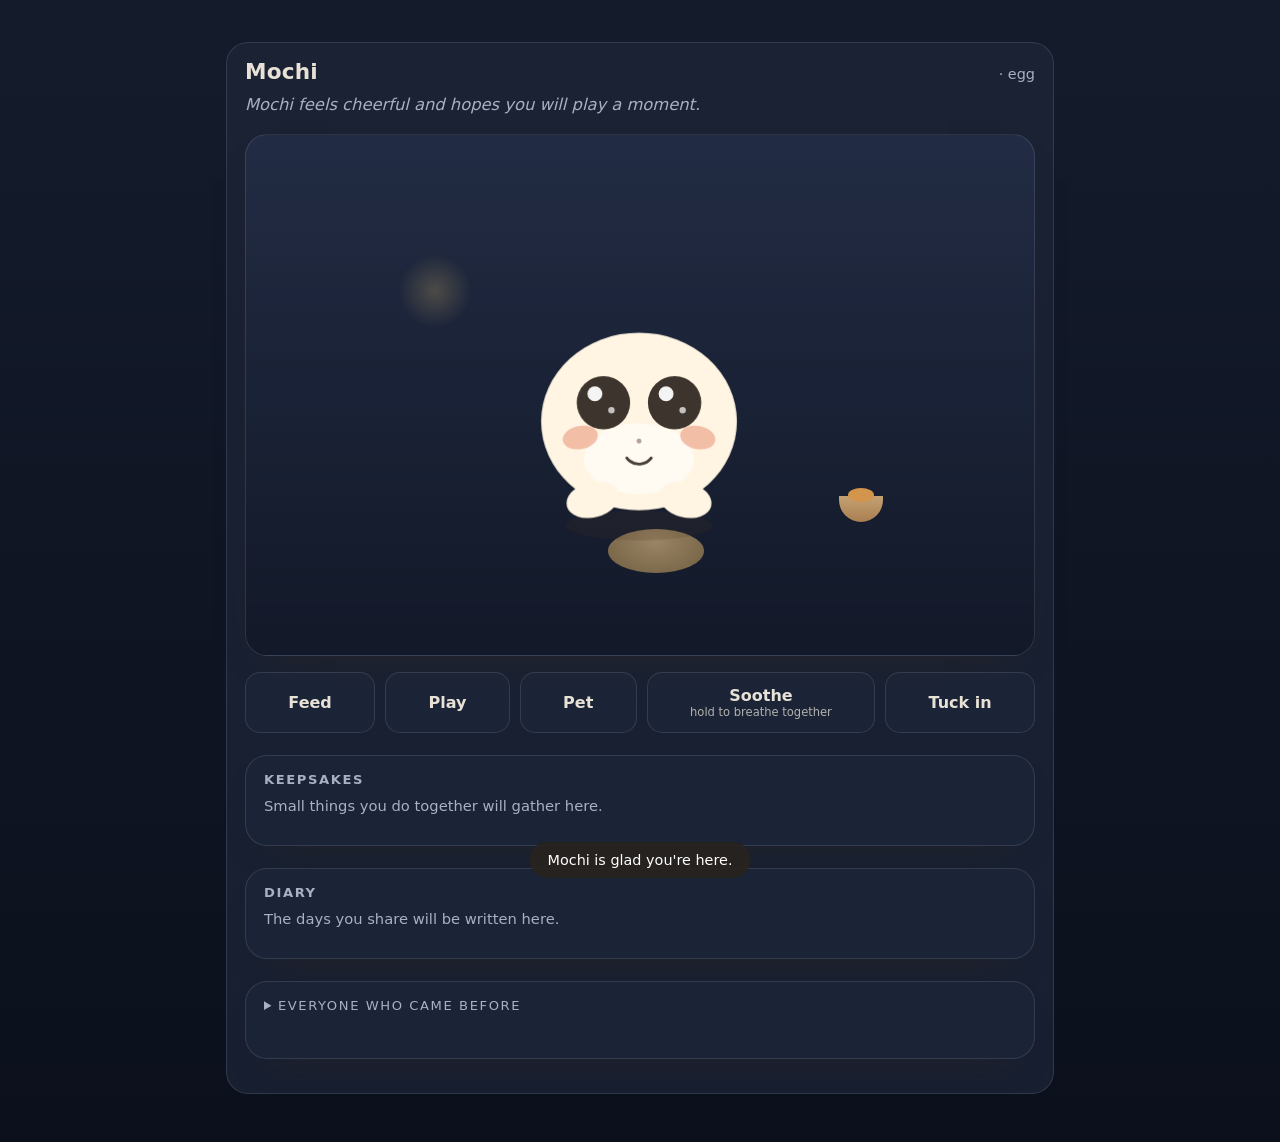
==== site/index.html @ 4e1eef8d "Raise a small virtual friend Standalone Tamagotchi-like site in site/ (vanilla HTML/CSS/JS, no depen" ====
<!DOCTYPE html>
<html lang="en">
<head>
<meta charset="utf-8">
<meta name="viewport" content="width=device-width, initial-scale=1, viewport-fit=cover">
<title>A small friend</title>
<link rel="stylesheet" href="./style.css">
<style>
  :root{
    --bg-day-top:#fdf5e6;--bg-day-bottom:#e8efe3;
    --bg-night-top:#141b2b;--bg-night-bottom:#0b101c;
    --ink:#3b3630;--ink-soft:#6d6357;
    --panel:rgba(255,255,255,.72);--panel-line:rgba(120,100,75,.18);
    --accent:#e59a8b;--accent-deep:#c9765f;--radius:22px;
  }
  *{box-sizing:border-box}
  html,body{margin:0}
  body{min-height:100vh;font-family:ui-rounded,"Segoe UI",Roboto,system-ui,-apple-system,sans-serif;color:var(--ink);background:linear-gradient(180deg,var(--bg-day-top),var(--bg-day-bottom));transition:background 2s ease,color 2s ease;-webkit-font-smoothing:antialiased}
  body.night{color:#e7e1d6;background:linear-gradient(180deg,var(--bg-night-top),var(--bg-night-bottom));--panel:rgba(30,38,58,.72);--panel-line:rgba(200,210,235,.14);--ink-soft:#a9b0c4}
  .wrap{max-width:860px;margin:0 auto;padding:20px 16px 48px}
  h1,h2,h3{margin:0;font-weight:650;letter-spacing:.2px}
  p{margin:0}
  button{font:inherit;color:inherit;cursor:pointer}
  [hidden]{display:none !important}
  #onboarding{max-width:520px;margin:8vh auto 0;padding:0 20px;text-align:center}
  #onboarding h1{font-size:1.7rem;line-height:1.25}
  #onboarding .lede{margin-top:12px;color:var(--ink-soft);line-height:1.6}
  .field{margin-top:26px;text-align:left}
  .field label{display:block;font-size:.92rem;color:var(--ink-soft);margin-bottom:8px}
  .field input{width:100%;padding:14px 16px;border-radius:14px;border:1px solid var(--panel-line);background:var(--panel);color:inherit;font:inherit;outline:none}
  .field input:focus{border-color:var(--accent)}
  .hold-wrap{position:relative;margin-top:26px}
  #commit{position:relative;width:100%;padding:16px;border-radius:16px;border:none;background:var(--accent);color:#fff;font-weight:650;overflow:hidden;touch-action:none;user-select:none;-webkit-user-select:none}
  #commit:disabled{opacity:.5;cursor:default}
  #commitFill{position:absolute;inset:0;transform-origin:left center;transform:scaleX(0);background:rgba(255,255,255,.35);pointer-events:none}
  #commit .label{position:relative;z-index:1}
  #commitHint{margin-top:10px;font-size:.85rem;color:var(--ink-soft);min-height:1.3em}
  #main .head{display:flex;align-items:baseline;justify-content:space-between;gap:10px;flex-wrap:wrap}
  #petTitle{font-size:1.35rem}
  #stageLine{font-size:.9rem;color:var(--ink-soft)}
  #statusLine,.status-line{margin-top:8px;font-size:1.02rem;color:var(--ink-soft);min-height:1.4em}
  #stage,.stage{position:relative;width:100%;aspect-ratio:4/3;max-height:min(58vh,540px);margin-top:16px;border-radius:var(--radius);overflow:hidden;background:linear-gradient(180deg,rgba(255,255,255,.55),rgba(255,255,255,.12));border:1px solid var(--panel-line);box-shadow:0 18px 40px -28px rgba(60,40,20,.6)}
  body.night #stage{background:linear-gradient(180deg,rgba(70,90,140,.18),rgba(10,14,26,.4))}
  #scene{position:absolute;inset:0;display:block;width:100%;height:100%}
  #effects{position:absolute;inset:0;pointer-events:none;overflow:hidden}
  .spot{position:absolute;transform:translate(-50%,-50%);pointer-events:none;opacity:.9}
  .spot-sun{width:74px;height:74px;border-radius:50%;background:radial-gradient(circle,rgba(255,214,120,.85),rgba(255,214,120,0) 70%)}
  .spot-snack{width:44px;height:26px;border-radius:0 0 22px 22px;background:linear-gradient(180deg,#d8b07a,#b98a56);box-shadow:0 2px 0 rgba(0,0,0,.06)}
  .spot-snack::after{content:"";position:absolute;left:50%;top:-8px;width:26px;height:14px;transform:translateX(-50%);border-radius:50%;background:#e8a24f}
  .spot-nest{width:96px;height:44px;border-radius:50%;background:radial-gradient(ellipse at 50% 30%,#c6a878,#8f7548);opacity:.75}
  body.night .spot-sun{opacity:.25}
  .emote{position:absolute;transform:translate(-50%,-50%);font-size:22px;animation:floatUp 1.4s ease-out forwards;pointer-events:none}
  @keyframes floatUp{0%{opacity:0;transform:translate(-50%,-40%) scale(.7)}20%{opacity:1}100%{opacity:0;transform:translate(-50%,-180%) scale(1.15)}}
  #breathe{position:absolute;inset:0;display:grid;place-content:center;justify-items:center;gap:14px;background:rgba(20,25,40,.18);backdrop-filter:blur(2px)}
  #breatheRing{width:120px;height:120px;border-radius:50%;border:2px solid rgba(255,255,255,.7);background:rgba(255,255,255,.12)}
  #breatheText{color:#fff;text-shadow:0 1px 6px rgba(0,0,0,.35);font-size:1rem}
  #actions,.controls{display:flex;flex-wrap:wrap;gap:10px;margin-top:16px}
  .act,.btn{flex:1 1 auto;min-width:96px;padding:13px 14px;border-radius:15px;border:1px solid var(--panel-line);background:var(--panel);color:inherit;font-weight:600;position:relative;overflow:hidden;touch-action:manipulation}
  .act:hover,.btn:hover{transform:translateY(-1px)}
  .act:disabled,.btn:disabled{opacity:.45;cursor:default;transform:none}
  .act.holding,.btn.holding{background:var(--accent);color:#fff;border-color:transparent}
  #btnSoothe,#btnTuck,#btnMedicine{touch-action:none}
  .actFill{position:absolute;inset:0;transform-origin:left center;transform:scaleX(0);background:rgba(255,255,255,.3);pointer-events:none}
  .actLabel{position:relative;z-index:1}
  .act small,.btn small{display:block;font-weight:400;font-size:.72rem;opacity:.75;position:relative;z-index:1}
  .card,.panel{margin-top:22px;padding:16px 18px;border-radius:var(--radius);background:var(--panel);border:1px solid var(--panel-line)}
  .card h2{font-size:.82rem;text-transform:uppercase;letter-spacing:.12em;color:var(--ink-soft)}
  .card .empty{margin-top:8px;color:var(--ink-soft);font-size:.92rem;line-height:1.5}
  #keepsakes,.shelf{display:flex;flex-wrap:wrap;gap:12px;margin-top:12px}
  .keepsake{display:flex;flex-direction:column;align-items:center;gap:4px;width:76px;text-align:center}
  .keepsake .icon{font-size:26px;line-height:1}
  .keepsake .kname{font-size:.7rem;color:var(--ink-soft)}
  #diary,.diary{margin-top:12px;display:flex;flex-direction:column;gap:10px}
  .diary-entry{font-size:.92rem;line-height:1.5;color:var(--ink-soft);padding-left:14px;border-left:2px solid var(--panel-line)}
  #memorialList{margin:10px 0 0;padding:0;list-style:none;display:flex;flex-wrap:wrap;gap:8px}
  #memorialList li{padding:5px 12px;border-radius:999px;background:rgba(150,130,110,.14);font-size:.85rem;color:var(--ink-soft)}
  details.card summary{cursor:pointer;font-size:.82rem;text-transform:uppercase;letter-spacing:.12em;color:var(--ink-soft)}
  #promiseWall{margin-top:18px;font-size:.92rem;color:var(--ink-soft);font-style:italic;text-align:center}
  .note{margin-top:14px;padding:12px 16px;border-radius:16px;background:rgba(255,255,255,.65);border:1px solid var(--panel-line);display:flex;align-items:center;gap:12px;justify-content:space-between;font-size:.92rem;line-height:1.45}
  body.night .note{background:rgba(40,50,72,.72)}
  .note button{border:none;background:transparent;color:var(--accent-deep);font-weight:650;flex-shrink:0}
  #healthNote{background:rgba(255,225,215,.8);border-color:rgba(200,120,100,.3)}
  body.night #healthNote{background:rgba(90,50,50,.5)}
  #toast{position:fixed;left:50%;bottom:22px;transform:translateX(-50%);background:rgba(40,35,30,.9);color:#fff;padding:10px 18px;border-radius:999px;font-size:.9rem;z-index:40;animation:toastIn .3s ease;max-width:90vw;text-align:center}
  @keyframes toastIn{from{opacity:0;transform:translate(-50%,10px)}to{opacity:1;transform:translate(-50%,0)}}
  #farewell{position:fixed;inset:0;z-index:50;display:grid;place-content:center;justify-items:center;text-align:center;background:linear-gradient(180deg,#0d1220,#05070d);color:#dfe3ee;padding:24px;transition:opacity 3s ease}
  #farewell .fade{max-width:420px;opacity:.85;line-height:1.7}
  #farewellMemorial h2{font-size:1.6rem;margin-bottom:14px}
  #farewellMemorial p{color:#aeb6c9;line-height:1.7;max-width:420px}
  #farewellRestart{margin-top:26px;padding:14px 30px;border-radius:999px;border:none;background:#8fa6d8;color:#0b101c;font-weight:700}
  #bootNote{max-width:520px;margin:40px auto;padding:16px 18px;border-radius:16px;background:rgba(255,255,255,.8);border:1px solid var(--panel-line);color:#3b3630;font-size:.9rem;line-height:1.55}
  @media (prefers-reduced-motion:reduce){.emote{animation-duration:.01ms}#farewell{transition:none}}
</style>
</head>
<body>
<div class="wrap">

  <section id="onboarding" aria-labelledby="onboardTitle">
    <h1 id="onboardTitle">Someone small is waiting.</h1>
    <p class="lede">They are little, and new, and they will need you in small ways. Give them a name only the two of you will use, and one promise in your own words. Holding the button for three slow seconds is what makes it real.</p>
    <form id="ritual" autocomplete="off" onsubmit="return false">
      <div class="field">
        <label for="petName">What will you call them?</label>
        <input id="petName" name="petName" maxlength="24" placeholder="A name only the two of you will use" autocomplete="off">
      </div>
      <div class="field">
        <label for="promise">One promise, in your own words</label>
        <input id="promise" name="promise" maxlength="120" placeholder="I'll come back, even on the busy days." autocomplete="off">
      </div>
      <div class="hold-wrap">
        <button id="commit" type="button" aria-describedby="commitHint" disabled>
          <span id="commitFill"></span>
          <span class="label">Press and hold to begin</span>
        </button>
        <p id="commitHint">Three slow seconds. Hold it the whole way.</p>
      </div>
    </form>
  </section>

  <main id="main" class="panel" hidden>
    <div class="head">
      <h1 id="petTitle">A small friend</h1>
      <span id="stageLine"></span>
    </div>
    <p id="statusLine" class="status-line" aria-live="polite"></p>

    <div id="stage" class="stage">
      <div class="spot spot-sun" id="spotSun" aria-hidden="true"></div>
      <div class="spot spot-snack" id="spotSnack" aria-hidden="true"></div>
      <div class="spot spot-nest" id="spotNest" aria-hidden="true"></div>
      <canvas id="scene" aria-label="A small creature moving around its home"></canvas>
      <div id="effects" aria-hidden="true"></div>
      <div id="breathe" hidden>
        <div id="breatheRing"></div>
        <p id="breatheText">breathe in…</p>
      </div>
    </div>

    <div id="healthNote" class="note" hidden>
      <span id="healthText">Your friend feels poorly. A little medicine may help, if you have a quiet moment.</span>
    </div>

    <div id="actions" class="controls">
      <button class="btn act" id="btnFeed" data-care="feed"><span class="actLabel">Feed</span></button>
      <button class="btn act" id="btnPlay" data-care="play"><span class="actLabel">Play</span></button>
      <button class="btn act" id="btnPet" data-care="pet"><span class="actLabel">Pet</span></button>
      <button class="btn act" id="btnSoothe" aria-describedby="sootheHint">
        <span id="sootheFill" class="actFill"></span>
        <span class="actLabel">Soothe</span><small id="sootheHint">hold to breathe together</small>
      </button>
      <button class="btn act" id="btnTuck"><span class="actLabel">Tuck in</span></button>
      <button class="btn act" id="btnMedicine" hidden><span class="actLabel">Medicine</span></button>
    </div>

    <div id="returnNote" class="note" hidden>
      <span id="returnText"></span>
      <button id="returnDismiss" type="button">Good to be back</button>
    </div>

    <div id="breakNote" class="note" hidden>
      <span>You have been together a little while. Your friend is glad you are here, and would wait happily while you stretch, drink some water, or say hello to someone you love.</span>
      <button id="breakDismiss" type="button">I'll be back</button>
    </div>

    <section class="card panel" aria-labelledby="shelfTitle">
      <h2 id="shelfTitle">Keepsakes</h2>
      <p class="empty" id="shelfEmpty">Small things you do together will gather here.</p>
      <div id="keepsakes" class="shelf"></div>
    </section>

    <section class="card panel" aria-labelledby="diaryTitle">
      <h2 id="diaryTitle">Diary</h2>
      <p class="empty" id="diaryEmpty">The days you share will be written here.</p>
      <div id="diary" class="diary"></div>
    </section>

    <details class="card panel memorial" id="memorial">
      <summary>Everyone who came before</summary>
      <p class="empty" id="memorialEmpty">No one yet. May it stay that way a long while.</p>
      <ul id="memorialList"></ul>
    </details>

    <p id="promiseWall"></p>
  </main>

  <div id="bootNote" hidden>
    If nothing appeared above, your browser is likely blocking the page's little pieces because it was opened straight from disk. In this folder, run a one-line server such as <code>python3 -m http.server</code> and open the address it prints. Everything lives on your device.
  </div>
</div>

<div id="farewell" hidden>
  <div id="farewellFade" class="fade"><p id="farewellText"></p></div>
  <div id="farewellMemorial" hidden>
    <h2 id="memorialName">…</h2>
    <p>Lived a small, loved life. Nothing you did wrong brought this — some lives are just short. Their name stays with you, and when you are ready, someone new is waiting. There is no hurry.</p>
    <button id="farewellRestart" type="button">Welcome someone new</button>
  </div>
</div>

<div id="toast" hidden role="status" aria-live="polite"></div>

<script>
  window.addEventListener('load', function () {
    setTimeout(function () {
      if (!window.__vfBooted) {
        var n = document.getElementById('bootNote');
        if (n) n.hidden = false;
      }
    }, 2500);
  });
</script>
<script type="module" src="./app.js"></script>
</body>
</html>
---- site/style.css ----
/* Soft cozy theme. Words, not numbers: #statusLine is a sentence, never a meter.
   Mobile-first, big touch targets, dim night theme, reduced-motion support. */

:root {
  --paper-top: #fdf5e6;
  --paper-bottom: #e8efe3;
  --ink: #3b3630;
  --ink-soft: #6d6357;
  --panel: rgba(255, 255, 255, 0.72);
  --panel-line: rgba(120, 100, 75, 0.18);
  --accent: #e59a8b;
  --accent-deep: #c9765f;
  --accent-ink: #fffdf9;
  --radius: 22px;
  --shadow-soft: 0 18px 40px -28px rgba(60, 40, 20, 0.55);
  --font-round: "Avenir Rounded", "Hiragino Maru Gothic ProN", ui-rounded,
    "SF Pro Rounded", "Segoe UI", system-ui, sans-serif;
}

* { box-sizing: border-box; }
html, body { margin: 0; padding: 0; }

body {
  min-height: 100vh;
  font-family: var(--font-round);
  color: var(--ink);
  background: linear-gradient(180deg, var(--paper-top), var(--paper-bottom));
  -webkit-font-smoothing: antialiased;
  transition: background 2s ease, color 2s ease;
}

/* Dim night theme (supports both the data-phase hook and .night fallback). */
body[data-phase="night"],
body.night {
  --paper-top: #141b2b;
  --paper-bottom: #0b101c;
  --ink: #e7e1d6;
  --ink-soft: #a9b0c4;
  --panel: rgba(30, 38, 58, 0.72);
  --panel-line: rgba(200, 210, 235, 0.14);
  color: var(--ink);
  background: linear-gradient(180deg, var(--paper-top), var(--paper-bottom));
}

.wrap {
  max-width: 860px;
  margin: 0 auto;
  padding: 20px 16px 56px;
}

h1, h2, h3 { margin: 0; font-weight: 650; letter-spacing: 0.2px; }
p { margin: 0; line-height: 1.6; }
button { font: inherit; color: inherit; cursor: pointer; }
button:focus-visible, input:focus-visible, summary:focus-visible {
  outline: 3px solid var(--accent);
  outline-offset: 2px;
}
[hidden] { display: none !important; }

/* ---------- onboarding ---------- */
#onboarding {
  max-width: 520px;
  margin: 8vh auto 0;
  padding: 0 20px;
  text-align: center;
}
#onboarding h1 { font-size: 1.7rem; line-height: 1.3; }
#onboarding .lede { margin-top: 12px; color: var(--ink-soft); }
.field { margin-top: 26px; text-align: left; }
.field label { display: block; font-size: 0.92rem; color: var(--ink-soft); margin-bottom: 8px; }
.field input {
  width: 100%;
  min-height: 52px;
  padding: 14px 16px;
  border-radius: 14px;
  border: 1px solid var(--panel-line);
  background: var(--panel);
  color: inherit;
  font: inherit;
  outline: none;
}
.field input:focus { border-color: var(--accent); }
.hold-wrap { position: relative; margin-top: 26px; }
#commit {
  position: relative;
  width: 100%;
  min-height: 56px;
  padding: 16px;
  border-radius: 16px;
  border: none;
  background: var(--accent);
  color: var(--accent-ink);
  font-weight: 650;
  overflow: hidden;
  touch-action: none;
  user-select: none;
  -webkit-user-select: none;
}
#commit:disabled { opacity: 0.5; cursor: default; }
#commitFill {
  position: absolute;
  inset: 0;
  transform-origin: left center;
  transform: scaleX(0);
  background: rgba(255, 255, 255, 0.35);
  pointer-events: none;
}
#commit .label { position: relative; z-index: 1; }
#commitHint { margin-top: 10px; font-size: 0.85rem; color: var(--ink-soft); min-height: 1.3em; }

/* ---------- main ---------- */
#main .head {
  display: flex;
  align-items: baseline;
  justify-content: space-between;
  gap: 8px 12px;
  flex-wrap: wrap;
}
#petTitle { font-size: 1.35rem; }
#stageLine { font-size: 0.9rem; color: var(--ink-soft); }

/* Status is a plain sentence — deliberately no bars, meters, or percents. */
#statusLine {
  margin-top: 8px;
  font-size: 1.05rem;
  font-style: italic;
  color: var(--ink-soft);
  min-height: 1.5em;
}

#stage {
  position: relative;
  width: 100%;
  aspect-ratio: 4 / 3;
  max-height: min(58vh, 540px);
  margin-top: 16px;
  border-radius: var(--radius);
  overflow: hidden;
  background: linear-gradient(180deg, rgba(255, 255, 255, 0.55), rgba(255, 255, 255, 0.12));
  border: 1px solid var(--panel-line);
  box-shadow: var(--shadow-soft);
}
body[data-phase="night"] #stage,
body.night #stage {
  background: linear-gradient(180deg, rgba(70, 90, 140, 0.18), rgba(10, 14, 26, 0.4));
}
#canvas {
  position: absolute;
  inset: 0;
  display: block;
  width: 100%;
  height: 100%;
  touch-action: manipulation;
}
#effects { position: absolute; inset: 0; pointer-events: none; overflow: hidden; }
.spot { position: absolute; transform: translate(-50%, -50%); pointer-events: none; opacity: 0.9; }
.spot-sun {
  width: 74px; height: 74px; border-radius: 50%;
  background: radial-gradient(circle, rgba(255, 214, 120, 0.85), rgba(255, 214, 120, 0) 70%);
}
.spot-snack {
  width: 44px; height: 26px; border-radius: 0 0 22px 22px;
  background: linear-gradient(180deg, #d8b07a, #b98a56);
  box-shadow: 0 2px 0 rgba(0, 0, 0, 0.06);
}
.spot-snack::after {
  content: "";
  position: absolute;
  left: 50%; top: -8px;
  width: 26px; height: 14px;
  transform: translateX(-50%);
  border-radius: 50%;
  background: #e8a24f;
}
.spot-nest {
  width: 96px; height: 44px; border-radius: 50%;
  background: radial-gradient(ellipse at 50% 30%, #c6a878, #8f7548);
  opacity: 0.75;
}
body[data-phase="night"] .spot-sun,
body.night .spot-sun { opacity: 0.25; }
.emote {
  position: absolute;
  transform: translate(-50%, -50%);
  font-size: 22px;
  animation: floatUp 1.4s ease-out forwards;
  pointer-events: none;
}
@keyframes floatUp {
  0% { opacity: 0; transform: translate(-50%, -40%) scale(0.7); }
  20% { opacity: 1; }
  100% { opacity: 0; transform: translate(-50%, -180%) scale(1.15); }
}
#breathe {
  position: absolute; inset: 0;
  display: grid; place-content: center; justify-items: center; gap: 14px;
  background: rgba(20, 25, 40, 0.18);
}
#breatheRing {
  width: 120px; height: 120px; border-radius: 50%;
  border: 2px solid rgba(255, 255, 255, 0.7);
  background: rgba(255, 255, 255, 0.12);
  transition: transform 0.08s linear;
}
#breatheText { color: #fff; text-shadow: 0 1px 6px rgba(0, 0, 0, 0.35); font-size: 1rem; }

/* ---------- actions: big, thumb-friendly ---------- */
#actions {
  display: grid;
  grid-template-columns: repeat(2, 1fr);
  gap: 10px;
  margin-top: 16px;
}
.act {
  min-height: 56px;
  padding: 13px 14px;
  border-radius: 15px;
  border: 1px solid var(--panel-line);
  background: var(--panel);
  color: inherit;
  font-weight: 600;
  position: relative;
  overflow: hidden;
  touch-action: manipulation;
  transition: transform 0.15s ease, background 0.2s ease;
}
.act:hover { transform: translateY(-1px); }
.act:active { transform: translateY(1px) scale(0.99); }
.act:disabled { opacity: 0.45; cursor: default; transform: none; }
.act.holding { background: var(--accent); color: var(--accent-ink); border-color: transparent; }
#btnSoothe, #btnTuck, #btnMedicine { touch-action: none; }
.act .actFill {
  position: absolute; inset: 0;
  transform-origin: left center;
  transform: scaleX(0);
  background: rgba(255, 255, 255, 0.3);
  pointer-events: none;
}
.act .actLabel { position: relative; z-index: 1; }
.act small {
  display: block;
  font-weight: 400;
  font-size: 0.72rem;
  opacity: 0.75;
  position: relative;
  z-index: 1;
}

/* ---------- cards ---------- */
.card {
  margin-top: 22px;
  padding: 16px 18px;
  border-radius: var(--radius);
  background: var(--panel);
  border: 1px solid var(--panel-line);
  box-shadow: var(--shadow-soft);
}
.card h2 {
  font-size: 0.82rem;
  text-transform: uppercase;
  letter-spacing: 0.12em;
  color: var(--ink-soft);
}
.card .empty { margin-top: 8px; color: var(--ink-soft); font-size: 0.92rem; }
#keepsakes { display: flex; flex-wrap: wrap; gap: 12px; margin-top: 12px; }
.keepsake {
  display: flex; flex-direction: column; align-items: center; gap: 4px;
  width: 76px; text-align: center;
}
.keepsake .icon { font-size: 26px; line-height: 1; }
.keepsake .kname { font-size: 0.7rem; color: var(--ink-soft); }
#diary { margin-top: 12px; display: flex; flex-direction: column; gap: 10px; }
.diary-entry {
  font-size: 0.92rem; color: var(--ink-soft);
  padding-left: 14px;
  border-left: 2px solid var(--panel-line);
}
#memorialList { margin: 10px 0 0; padding: 0; list-style: none; display: flex; flex-wrap: wrap; gap: 8px; }
#memorialList li {
  padding: 5px 12px;
  border-radius: 999px;
  background: rgba(150, 130, 110, 0.14);
  font-size: 0.85rem;
  color: var(--ink-soft);
}
details.card summary {
  cursor: pointer;
  font-size: 0.82rem;
  text-transform: uppercase;
  letter-spacing: 0.12em;
  color: var(--ink-soft);
  min-height: 44px;
}
#promiseWall {
  margin-top: 18px;
  font-size: 0.92rem;
  color: var(--ink-soft);
  font-style: italic;
  text-align: center;
}

.note {
  margin-top: 14px;
  padding: 12px 16px;
  border-radius: 16px;
  background: rgba(255, 255, 255, 0.65);
  border: 1px solid var(--panel-line);
  display: flex;
  align-items: center;
  gap: 12px;
  justify-content: space-between;
  font-size: 0.92rem;
}
body[data-phase="night"] .note,
body.night .note { background: rgba(40, 50, 72, 0.72); }
.note button {
  border: none;
  background: transparent;
  color: var(--accent-deep);
  font-weight: 650;
  min-height: 44px;
  padding: 8px 4px;
  flex-shrink: 0;
}
body[data-phase="night"] .note button,
body.night .note button { color: var(--accent); }
#healthNote { background: rgba(255, 225, 215, 0.8); border-color: rgba(200, 120, 100, 0.3); }
body[data-phase="night"] #healthNote,
body.night #healthNote { background: rgba(90, 50, 50, 0.5); }

#toast {
  position: fixed;
  left: 50%;
  bottom: 22px;
  transform: translateX(-50%);
  max-width: min(92vw, 420px);
  text-align: center;
  background: rgba(40, 35, 30, 0.9);
  color: #fff;
  padding: 12px 20px;
  border-radius: 999px;
  font-size: 0.9rem;
  z-index: 40;
  animation: toastIn 0.3s ease;
}
@keyframes toastIn {
  from { opacity: 0; transform: translate(-50%, 10px); }
  to { opacity: 1; transform: translate(-50%, 0); }
}

#farewell {
  position: fixed; inset: 0; z-index: 50;
  display: grid; place-content: center; justify-items: center;
  text-align: center;
  background: linear-gradient(180deg, #0d1220, #05070d);
  color: #dfe3ee;
  padding: 24px;
  transition: opacity 3s ease;
}
#farewell .fade { max-width: 420px; opacity: 0.85; }
#farewellMemorial h2 { font-size: 1.6rem; margin-bottom: 14px; }
#farewellMemorial p { color: #aeb6c9; max-width: 420px; }
#farewellRestart {
  margin-top: 26px;
  min-height: 52px;
  padding: 14px 30px;
  border-radius: 999px;
  border: none;
  background: #8fa6d8;
  color: #0b101c;
  font-weight: 700;
}
#bootNote {
  max-width: 520px;
  margin: 40px auto;
  padding: 16px 18px;
  border-radius: 16px;
  background: rgba(255, 255, 255, 0.8);
  border: 1px solid var(--panel-line);
  color: #3b3630;
  font-size: 0.9rem;
}

/* ---------- larger screens: actions breathe into three columns ---------- */
@media (min-width: 640px) {
  .wrap { padding: 28px 24px 64px; }
  #actions { grid-template-columns: repeat(3, 1fr); }
  #petTitle { font-size: 1.6rem; }
}

/* ---------- reduced motion: stillness is also cozy ---------- */
@media (prefers-reduced-motion: reduce) {
  *, *::before, *::after {
    animation-duration: 0.01ms !important;
    animation-iteration-count: 1 !important;
    transition-duration: 0.01ms !important;
  }
  body { transition: none; }
  .emote { animation-duration: 0.01ms; }
  #farewell { transition: none; }
  .act:hover, .act:active { transform: none; }
  html { scroll-behavior: auto; }
}
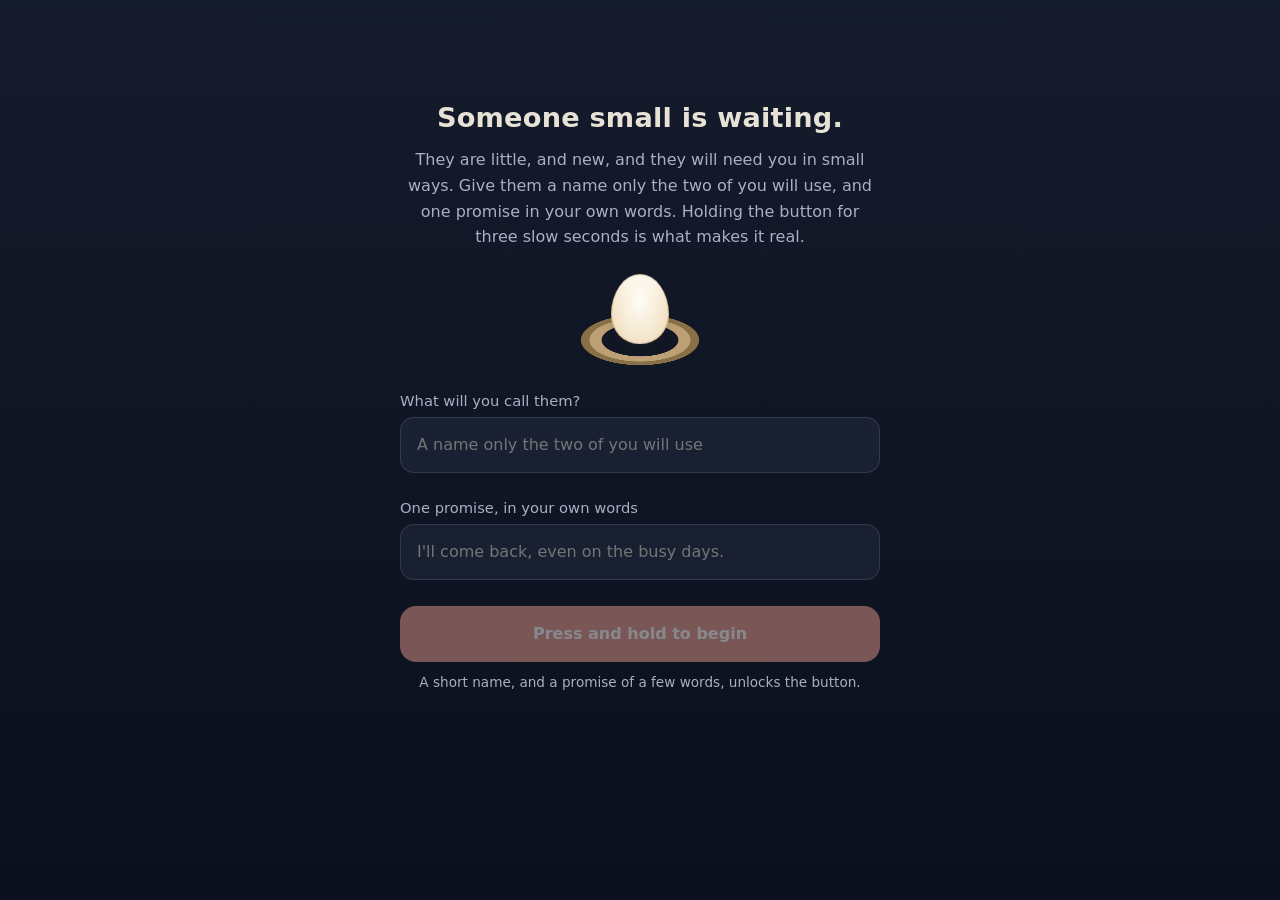
==== commit ef5332ea: "Round 1+2: stakes, keyboard, memory voice, staging Engine: retuned decay (3x/day sustains), growth s" ====
--- a/site/index.html
+++ b/site/index.html
@@ -4,92 +4,19 @@
 <meta charset="utf-8">
 <meta name="viewport" content="width=device-width, initial-scale=1, viewport-fit=cover">
 <title>A small friend</title>
+<link id="fav" rel="icon" href="data:image/svg+xml,%3Csvg xmlns='http://www.w3.org/2000/svg' viewBox='0 0 64 64'%3E%3Ccircle cx='32' cy='34' r='24' fill='%23fff5e2'/%3E%3Ccircle cx='24' cy='32' r='5' fill='%233d342e'/%3E%3Ccircle cx='40' cy='32' r='5' fill='%233d342e'/%3E%3Cpath d='M26 44 Q32 48 38 44' stroke='%234a3f36' stroke-width='2.5' fill='none' stroke-linecap='round'/%3E%3C/svg%3E">
 <link rel="stylesheet" href="./style.css">
 <style>
-  :root{
-    --bg-day-top:#fdf5e6;--bg-day-bottom:#e8efe3;
-    --bg-night-top:#141b2b;--bg-night-bottom:#0b101c;
-    --ink:#3b3630;--ink-soft:#6d6357;
-    --panel:rgba(255,255,255,.72);--panel-line:rgba(120,100,75,.18);
-    --accent:#e59a8b;--accent-deep:#c9765f;--radius:22px;
-  }
-  *{box-sizing:border-box}
-  html,body{margin:0}
-  body{min-height:100vh;font-family:ui-rounded,"Segoe UI",Roboto,system-ui,-apple-system,sans-serif;color:var(--ink);background:linear-gradient(180deg,var(--bg-day-top),var(--bg-day-bottom));transition:background 2s ease,color 2s ease;-webkit-font-smoothing:antialiased}
-  body.night{color:#e7e1d6;background:linear-gradient(180deg,var(--bg-night-top),var(--bg-night-bottom));--panel:rgba(30,38,58,.72);--panel-line:rgba(200,210,235,.14);--ink-soft:#a9b0c4}
-  .wrap{max-width:860px;margin:0 auto;padding:20px 16px 48px}
-  h1,h2,h3{margin:0;font-weight:650;letter-spacing:.2px}
-  p{margin:0}
-  button{font:inherit;color:inherit;cursor:pointer}
-  [hidden]{display:none !important}
-  #onboarding{max-width:520px;margin:8vh auto 0;padding:0 20px;text-align:center}
-  #onboarding h1{font-size:1.7rem;line-height:1.25}
-  #onboarding .lede{margin-top:12px;color:var(--ink-soft);line-height:1.6}
-  .field{margin-top:26px;text-align:left}
-  .field label{display:block;font-size:.92rem;color:var(--ink-soft);margin-bottom:8px}
-  .field input{width:100%;padding:14px 16px;border-radius:14px;border:1px solid var(--panel-line);background:var(--panel);color:inherit;font:inherit;outline:none}
-  .field input:focus{border-color:var(--accent)}
-  .hold-wrap{position:relative;margin-top:26px}
-  #commit{position:relative;width:100%;padding:16px;border-radius:16px;border:none;background:var(--accent);color:#fff;font-weight:650;overflow:hidden;touch-action:none;user-select:none;-webkit-user-select:none}
-  #commit:disabled{opacity:.5;cursor:default}
-  #commitFill{position:absolute;inset:0;transform-origin:left center;transform:scaleX(0);background:rgba(255,255,255,.35);pointer-events:none}
-  #commit .label{position:relative;z-index:1}
-  #commitHint{margin-top:10px;font-size:.85rem;color:var(--ink-soft);min-height:1.3em}
-  #main .head{display:flex;align-items:baseline;justify-content:space-between;gap:10px;flex-wrap:wrap}
-  #petTitle{font-size:1.35rem}
-  #stageLine{font-size:.9rem;color:var(--ink-soft)}
-  #statusLine,.status-line{margin-top:8px;font-size:1.02rem;color:var(--ink-soft);min-height:1.4em}
-  #stage,.stage{position:relative;width:100%;aspect-ratio:4/3;max-height:min(58vh,540px);margin-top:16px;border-radius:var(--radius);overflow:hidden;background:linear-gradient(180deg,rgba(255,255,255,.55),rgba(255,255,255,.12));border:1px solid var(--panel-line);box-shadow:0 18px 40px -28px rgba(60,40,20,.6)}
-  body.night #stage{background:linear-gradient(180deg,rgba(70,90,140,.18),rgba(10,14,26,.4))}
-  #scene{position:absolute;inset:0;display:block;width:100%;height:100%}
-  #effects{position:absolute;inset:0;pointer-events:none;overflow:hidden}
-  .spot{position:absolute;transform:translate(-50%,-50%);pointer-events:none;opacity:.9}
-  .spot-sun{width:74px;height:74px;border-radius:50%;background:radial-gradient(circle,rgba(255,214,120,.85),rgba(255,214,120,0) 70%)}
-  .spot-snack{width:44px;height:26px;border-radius:0 0 22px 22px;background:linear-gradient(180deg,#d8b07a,#b98a56);box-shadow:0 2px 0 rgba(0,0,0,.06)}
-  .spot-snack::after{content:"";position:absolute;left:50%;top:-8px;width:26px;height:14px;transform:translateX(-50%);border-radius:50%;background:#e8a24f}
-  .spot-nest{width:96px;height:44px;border-radius:50%;background:radial-gradient(ellipse at 50% 30%,#c6a878,#8f7548);opacity:.75}
-  body.night .spot-sun{opacity:.25}
-  .emote{position:absolute;transform:translate(-50%,-50%);font-size:22px;animation:floatUp 1.4s ease-out forwards;pointer-events:none}
-  @keyframes floatUp{0%{opacity:0;transform:translate(-50%,-40%) scale(.7)}20%{opacity:1}100%{opacity:0;transform:translate(-50%,-180%) scale(1.15)}}
-  #breathe{position:absolute;inset:0;display:grid;place-content:center;justify-items:center;gap:14px;background:rgba(20,25,40,.18);backdrop-filter:blur(2px)}
-  #breatheRing{width:120px;height:120px;border-radius:50%;border:2px solid rgba(255,255,255,.7);background:rgba(255,255,255,.12)}
-  #breatheText{color:#fff;text-shadow:0 1px 6px rgba(0,0,0,.35);font-size:1rem}
-  #actions,.controls{display:flex;flex-wrap:wrap;gap:10px;margin-top:16px}
-  .act,.btn{flex:1 1 auto;min-width:96px;padding:13px 14px;border-radius:15px;border:1px solid var(--panel-line);background:var(--panel);color:inherit;font-weight:600;position:relative;overflow:hidden;touch-action:manipulation}
-  .act:hover,.btn:hover{transform:translateY(-1px)}
-  .act:disabled,.btn:disabled{opacity:.45;cursor:default;transform:none}
-  .act.holding,.btn.holding{background:var(--accent);color:#fff;border-color:transparent}
-  #btnSoothe,#btnTuck,#btnMedicine{touch-action:none}
-  .actFill{position:absolute;inset:0;transform-origin:left center;transform:scaleX(0);background:rgba(255,255,255,.3);pointer-events:none}
-  .actLabel{position:relative;z-index:1}
-  .act small,.btn small{display:block;font-weight:400;font-size:.72rem;opacity:.75;position:relative;z-index:1}
-  .card,.panel{margin-top:22px;padding:16px 18px;border-radius:var(--radius);background:var(--panel);border:1px solid var(--panel-line)}
-  .card h2{font-size:.82rem;text-transform:uppercase;letter-spacing:.12em;color:var(--ink-soft)}
-  .card .empty{margin-top:8px;color:var(--ink-soft);font-size:.92rem;line-height:1.5}
-  #keepsakes,.shelf{display:flex;flex-wrap:wrap;gap:12px;margin-top:12px}
-  .keepsake{display:flex;flex-direction:column;align-items:center;gap:4px;width:76px;text-align:center}
-  .keepsake .icon{font-size:26px;line-height:1}
-  .keepsake .kname{font-size:.7rem;color:var(--ink-soft)}
-  #diary,.diary{margin-top:12px;display:flex;flex-direction:column;gap:10px}
-  .diary-entry{font-size:.92rem;line-height:1.5;color:var(--ink-soft);padding-left:14px;border-left:2px solid var(--panel-line)}
-  #memorialList{margin:10px 0 0;padding:0;list-style:none;display:flex;flex-wrap:wrap;gap:8px}
-  #memorialList li{padding:5px 12px;border-radius:999px;background:rgba(150,130,110,.14);font-size:.85rem;color:var(--ink-soft)}
-  details.card summary{cursor:pointer;font-size:.82rem;text-transform:uppercase;letter-spacing:.12em;color:var(--ink-soft)}
-  #promiseWall{margin-top:18px;font-size:.92rem;color:var(--ink-soft);font-style:italic;text-align:center}
-  .note{margin-top:14px;padding:12px 16px;border-radius:16px;background:rgba(255,255,255,.65);border:1px solid var(--panel-line);display:flex;align-items:center;gap:12px;justify-content:space-between;font-size:.92rem;line-height:1.45}
-  body.night .note{background:rgba(40,50,72,.72)}
-  .note button{border:none;background:transparent;color:var(--accent-deep);font-weight:650;flex-shrink:0}
-  #healthNote{background:rgba(255,225,215,.8);border-color:rgba(200,120,100,.3)}
-  body.night #healthNote{background:rgba(90,50,50,.5)}
-  #toast{position:fixed;left:50%;bottom:22px;transform:translateX(-50%);background:rgba(40,35,30,.9);color:#fff;padding:10px 18px;border-radius:999px;font-size:.9rem;z-index:40;animation:toastIn .3s ease;max-width:90vw;text-align:center}
-  @keyframes toastIn{from{opacity:0;transform:translate(-50%,10px)}to{opacity:1;transform:translate(-50%,0)}}
-  #farewell{position:fixed;inset:0;z-index:50;display:grid;place-content:center;justify-items:center;text-align:center;background:linear-gradient(180deg,#0d1220,#05070d);color:#dfe3ee;padding:24px;transition:opacity 3s ease}
-  #farewell .fade{max-width:420px;opacity:.85;line-height:1.7}
-  #farewellMemorial h2{font-size:1.6rem;margin-bottom:14px}
-  #farewellMemorial p{color:#aeb6c9;line-height:1.7;max-width:420px}
-  #farewellRestart{margin-top:26px;padding:14px 30px;border-radius:999px;border:none;background:#8fa6d8;color:#0b101c;font-weight:700}
-  #bootNote{max-width:520px;margin:40px auto;padding:16px 18px;border-radius:16px;background:rgba(255,255,255,.8);border:1px solid var(--panel-line);color:#3b3630;font-size:.9rem;line-height:1.55}
-  @media (prefers-reduced-motion:reduce){.emote{animation-duration:.01ms}#farewell{transition:none}}
+  /* Bridge: style.css paints #canvas; our canvas is #scene (spec hook). Same paint. */
+  #scene{position:absolute;inset:0;display:block;width:100%;height:100%;touch-action:manipulation}
+  #snackDrag{position:absolute;transform:translate(-50%,-50%);pointer-events:auto;cursor:grab;touch-action:none;z-index:5}
+  #snackDrag:active{cursor:grabbing}
+  #guideHint{margin-top:12px;padding:12px 16px;border-radius:16px;background:rgba(255,255,255,.65);border:1px solid var(--panel-line);font-size:.92rem;line-height:1.5}
+  body[data-phase="night"] #guideHint,body.night #guideHint{background:rgba(40,50,72,.72)}
+  #rhythmLine{margin-top:8px;font-size:.88rem;color:var(--ink-soft)}
+  #nightRow{display:flex;gap:10px;margin-top:12px}
+  #btnBreathe,#snackDrag{touch-action:none}
+  .spot-glow{box-shadow:0 0 0 3px var(--accent),0 0 24px 6px rgba(229,154,139,.55) !important;opacity:1 !important}
 </style>
 </head>
 <body>
@@ -98,6 +25,7 @@
   <section id="onboarding" aria-labelledby="onboardTitle">
     <h1 id="onboardTitle">Someone small is waiting.</h1>
     <p class="lede">They are little, and new, and they will need you in small ways. Give them a name only the two of you will use, and one promise in your own words. Holding the button for three slow seconds is what makes it real.</p>
+    <div class="egg-hold" id="eggHold" aria-hidden="true"><div class="nest"></div><div class="egg" id="eggShape"></div></div>
     <form id="ritual" autocomplete="off" onsubmit="return false">
       <div class="field">
         <label for="petName">What will you call them?</label>
@@ -120,36 +48,48 @@
   <main id="main" class="panel" hidden>
     <div class="head">
       <h1 id="petTitle">A small friend</h1>
-      <span id="stageLine"></span>
+      <span id="stageLine" class="stage-pill"></span>
     </div>
     <p id="statusLine" class="status-line" aria-live="polite"></p>
+    <p id="rhythmLine" class="rhythm-line" aria-live="polite"></p>
 
-    <div id="stage" class="stage">
+    <div id="stage">
       <div class="spot spot-sun" id="spotSun" aria-hidden="true"></div>
       <div class="spot spot-snack" id="spotSnack" aria-hidden="true"></div>
       <div class="spot spot-nest" id="spotNest" aria-hidden="true"></div>
-      <canvas id="scene" aria-label="A small creature moving around its home"></canvas>
+      <canvas id="scene" role="img" tabindex="0" aria-label="A small creature moving around its home"></canvas>
+      <div id="snackDrag" role="button" tabindex="0" aria-label="A little snack. Drag it to your friend, or press Enter to share.">🍪</div>
       <div id="effects" aria-hidden="true"></div>
+      <div id="playGuide" class="guide-overlay" hidden><span id="playGuideText"></span><button id="playGiveUp" type="button">Give up</button></div>
       <div id="breathe" hidden>
         <div id="breatheRing"></div>
-        <p id="breatheText">breathe in…</p>
+        <p id="breatheText" aria-live="polite">breathe in…</p>
       </div>
     </div>
 
-    <div id="healthNote" class="note" hidden>
+    <div id="guideHint" class="note" hidden aria-live="polite">
+      <span id="guideText"></span>
+    </div>
+
+    <div id="healthNote" class="note" hidden aria-live="polite">
       <span id="healthText">Your friend feels poorly. A little medicine may help, if you have a quiet moment.</span>
     </div>
 
     <div id="actions" class="controls">
-      <button class="btn act" id="btnFeed" data-care="feed"><span class="actLabel">Feed</span></button>
-      <button class="btn act" id="btnPlay" data-care="play"><span class="actLabel">Play</span></button>
-      <button class="btn act" id="btnPet" data-care="pet"><span class="actLabel">Pet</span></button>
-      <button class="btn act" id="btnSoothe" aria-describedby="sootheHint">
-        <span id="sootheFill" class="actFill"></span>
-        <span class="actLabel">Soothe</span><small id="sootheHint">hold to breathe together</small>
+      <button class="btn act" id="btnFeed" type="button"><span class="actLabel">Share a snack</span><small>drag the treat over, tap, or Enter</small></button>
+      <button class="btn act" id="btnPlay" type="button"><span class="actLabel">Hide-and-find</span><small>at the warm spot</small></button>
+      <button class="btn act" id="btnSit" type="button"><span class="actLabel">Sit close</span><small>always a good moment</small></button>
+      <button class="btn act" id="btnBreathe" type="button" aria-describedby="breatheHint">
+        <span id="breatheFill" class="actFill"></span>
+        <span class="actLabel">Breathe together</span><small id="breatheHint">hold a little while</small>
       </button>
-      <button class="btn act" id="btnTuck"><span class="actLabel">Tuck in</span></button>
-      <button class="btn act" id="btnMedicine" hidden><span class="actLabel">Medicine</span></button>
+      <button class="btn act span-all" id="btnTuck" type="button"><span class="actLabel">Tuck in</span></button>
+      <button class="btn act" id="btnMedicine" type="button" hidden><span class="actLabel">Medicine</span><small>gentle, with rest</small></button>
+    </div>
+
+    <div id="nightRow" class="settings-row">
+      <button class="btn act" id="btnNight" type="button" aria-pressed="false"><span class="actLabel" id="nightLabel">Night: auto</span><small>soft dark when tired</small></button>
+      <button class="btn act" id="btnMute" type="button" aria-pressed="false"><span class="actLabel" id="muteLabel">Quiet: off</span><small>soft sounds</small></button>
     </div>
 
     <div id="returnNote" class="note" hidden>
@@ -192,7 +132,7 @@
   <div id="farewellFade" class="fade"><p id="farewellText"></p></div>
   <div id="farewellMemorial" hidden>
     <h2 id="memorialName">…</h2>
-    <p>Lived a small, loved life. Nothing you did wrong brought this — some lives are just short. Their name stays with you, and when you are ready, someone new is waiting. There is no hurry.</p>
+    <p id="memorialStory">Lived a small, loved life. Nothing you did wrong brought this — some lives are just short. Their name stays with you, and when you are ready, someone new is waiting. There is no hurry.</p>
     <button id="farewellRestart" type="button">Welcome someone new</button>
   </div>
 </div>
--- a/site/style.css
+++ b/site/style.css
@@ -1,5 +1,7 @@
-/* Soft cozy theme. Words, not numbers: #statusLine is a sentence, never a meter.
-   Mobile-first, big touch targets, dim night theme, reduced-motion support. */
+/* Cozy v2 theme — mobile-first, words not numbers, day + night.
+   Keeps every v1 hook working: .wrap .panel #stage #scene .controls .btn
+   .status-line .shelf .diary .memorial #onboarding #farewell .note .spot #breathe
+   Adds: ritual bar, drag-snack, touch hint, toggles, coach marks, shiver/slow. */
 
 :root {
   --paper-top: #fdf5e6;
@@ -11,10 +13,11 @@
   --accent: #e59a8b;
   --accent-deep: #c9765f;
   --accent-ink: #fffdf9;
+  --nest: #c6a878;
   --radius: 22px;
   --shadow-soft: 0 18px 40px -28px rgba(60, 40, 20, 0.55);
   --font-round: "Avenir Rounded", "Hiragino Maru Gothic ProN", ui-rounded,
-    "SF Pro Rounded", "Segoe UI", system-ui, sans-serif;
+    "SF Pro Rounded", "Nunito", "Segoe UI", system-ui, sans-serif;
 }
 
 * { box-sizing: border-box; }
@@ -29,7 +32,7 @@
   transition: background 2s ease, color 2s ease;
 }
 
-/* Dim night theme (supports both the data-phase hook and .night fallback). */
+/* Day/night — support BOTH hooks the app lane may use */
 body[data-phase="night"],
 body.night {
   --paper-top: #141b2b;
@@ -41,6 +44,7 @@
   color: var(--ink);
   background: linear-gradient(180deg, var(--paper-top), var(--paper-bottom));
 }
+body[data-phase="day"] { color-scheme: light; }
 
 .wrap {
   max-width: 860px;
@@ -51,7 +55,8 @@
 h1, h2, h3 { margin: 0; font-weight: 650; letter-spacing: 0.2px; }
 p { margin: 0; line-height: 1.6; }
 button { font: inherit; color: inherit; cursor: pointer; }
-button:focus-visible, input:focus-visible, summary:focus-visible {
+button:focus-visible, input:focus-visible, summary:focus-visible,
+[role="button"][tabindex]:focus-visible {
   outline: 3px solid var(--accent);
   outline-offset: 2px;
 }
@@ -70,7 +75,7 @@
 .field label { display: block; font-size: 0.92rem; color: var(--ink-soft); margin-bottom: 8px; }
 .field input {
   width: 100%;
-  min-height: 52px;
+  min-height: 56px;
   padding: 14px 16px;
   border-radius: 14px;
   border: 1px solid var(--panel-line);
@@ -98,8 +103,7 @@
 }
 #commit:disabled { opacity: 0.5; cursor: default; }
 #commitFill {
-  position: absolute;
-  inset: 0;
+  position: absolute; inset: 0;
   transform-origin: left center;
   transform: scaleX(0);
   background: rgba(255, 255, 255, 0.35);
@@ -108,7 +112,7 @@
 #commit .label { position: relative; z-index: 1; }
 #commitHint { margin-top: 10px; font-size: 0.85rem; color: var(--ink-soft); min-height: 1.3em; }
 
-/* ---------- main ---------- */
+/* ---------- main head ---------- */
 #main .head {
   display: flex;
   align-items: baseline;
@@ -119,8 +123,18 @@
 #petTitle { font-size: 1.35rem; }
 #stageLine { font-size: 0.9rem; color: var(--ink-soft); }
 
-/* Status is a plain sentence — deliberately no bars, meters, or percents. */
-#statusLine {
+/* top utility row: night + mute toggles live here when the app renders them */
+.top-row {
+  display: flex;
+  align-items: center;
+  justify-content: flex-end;
+  gap: 10px;
+  margin-top: 10px;
+  flex-wrap: wrap;
+}
+
+/* status is one sentence — never bars or meters */
+#statusLine, .status-line {
   margin-top: 8px;
   font-size: 1.05rem;
   font-style: italic;
@@ -128,7 +142,8 @@
   min-height: 1.5em;
 }
 
-#stage {
+/* ---------- stage ---------- */
+#stage, .stage {
   position: relative;
   width: 100%;
   aspect-ratio: 4 / 3;
@@ -136,49 +151,170 @@
   margin-top: 16px;
   border-radius: var(--radius);
   overflow: hidden;
-  background: linear-gradient(180deg, rgba(255, 255, 255, 0.55), rgba(255, 255, 255, 0.12));
+  background:
+    radial-gradient(ellipse 90% 34% at 50% 92%, rgba(255, 214, 150, 0.22), rgba(255, 214, 150, 0) 70%),
+    linear-gradient(180deg, rgba(255, 246, 224, 0.7), rgba(255, 250, 236, 0.35) 55%, rgba(233, 220, 188, 0.4));
   border: 1px solid var(--panel-line);
   box-shadow: var(--shadow-soft);
 }
-body[data-phase="night"] #stage,
-body.night #stage {
+body[data-phase="night"] #stage, body.night #stage,
+body[data-phase="night"] .stage, body.night .stage {
   background: linear-gradient(180deg, rgba(70, 90, 140, 0.18), rgba(10, 14, 26, 0.4));
 }
-#canvas {
-  position: absolute;
-  inset: 0;
+#scene, #canvas {
+  position: absolute; inset: 0;
   display: block;
-  width: 100%;
-  height: 100%;
+  width: 100%; height: 100%;
   touch-action: manipulation;
 }
 #effects { position: absolute; inset: 0; pointer-events: none; overflow: hidden; }
 .spot { position: absolute; transform: translate(-50%, -50%); pointer-events: none; opacity: 0.9; }
 .spot-sun {
-  width: 74px; height: 74px; border-radius: 50%;
-  background: radial-gradient(circle, rgba(255, 214, 120, 0.85), rgba(255, 214, 120, 0) 70%);
+  width: 88px; height: 88px; border-radius: 50%;
+  background: radial-gradient(circle, rgba(255, 212, 110, 0.95) 0%, rgba(255, 190, 90, 0.55) 38%, rgba(255, 190, 90, 0) 70%);
 }
 .spot-snack {
-  width: 44px; height: 26px; border-radius: 0 0 22px 22px;
-  background: linear-gradient(180deg, #d8b07a, #b98a56);
-  box-shadow: 0 2px 0 rgba(0, 0, 0, 0.06);
+  width: 66px; height: 30px; border-radius: 50%;
+  background: radial-gradient(ellipse at 50% 55%, rgba(232, 162, 79, 0.4), rgba(232, 162, 79, 0) 70%);
+  box-shadow: none;
+  opacity: 0.9;
 }
 .spot-snack::after {
   content: "";
+  position: absolute; left: 50%; top: 50%;
+  width: 40px; height: 18px;
+  transform: translate(-50%, -50%);
+  border-radius: 50%;
+  background: radial-gradient(ellipse at 50% 40%, rgba(255, 236, 200, 0.5), rgba(216, 176, 122, 0.25));
+}
+.spot-nest {
+  width: 128px; height: 58px; border-radius: 50%;
+  background: radial-gradient(ellipse at 50% 50%, rgba(0, 0, 0, 0) 44%, rgba(198, 168, 120, 0.95) 45% 58%, rgba(143, 117, 72, 0.95) 59% 68%, rgba(198, 168, 120, 0) 69%);
+  border: none;
+  opacity: 0.95;
+}
+.spot-nest::before {
+  content: "";
+  position: absolute; inset: 8px 14px;
+  border-radius: 50%;
+  border: 2px dashed rgba(120, 90, 50, 0.45);
+  pointer-events: none;
+}
+.spot-nest::after {
+  content: "";
+  position: absolute; inset: 14px 26px;
+  border-radius: 50%;
+  border: 1px solid rgba(120, 90, 50, 0.22);
+  pointer-events: none;
+}
+body[data-phase="night"] .spot-sun, body.night .spot-sun { opacity: 0.25; }
+body[data-phase="night"] .spot-nest, body.night .spot-nest {
+  box-shadow: 0 0 24px 4px rgba(255, 214, 130, 0.35);
+}
+
+/* painted snack: biscuit in-world, round radial glow (never a pink square) */
+#snackDrag {
+  width: 46px; height: 46px;
+  border-radius: 50%;
+  font-size: 0 !important;
+  line-height: 0;
+  color: transparent;
+  text-indent: -9999px;
+  overflow: visible;
+  background:
+    radial-gradient(circle at 34% 32%, rgba(255, 244, 214, 0.9) 0 5px, rgba(255, 244, 214, 0) 6px),
+    radial-gradient(circle at 60% 30%, #7c4f2c 0 3px, rgba(124, 79, 44, 0) 4px),
+    radial-gradient(circle at 42% 58%, #7c4f2c 0 3.4px, rgba(124, 79, 44, 0) 4.4px),
+    radial-gradient(circle at 68% 62%, #7c4f2c 0 2.6px, rgba(124, 79, 44, 0) 3.6px),
+    radial-gradient(circle at 52% 40%, #f0d49c 0%, #d8a86a 58%, #b9834e 100%);
+  border: 2px solid rgba(140, 95, 50, 0.4);
+  box-shadow:
+    0 0 0 6px rgba(255, 222, 152, 0.35),
+    0 0 22px 8px rgba(232, 162, 79, 0.4),
+    0 4px 10px rgba(60, 40, 20, 0.25);
+  transition: left 0.38s ease, top 0.38s ease, transform 0.2s ease, box-shadow 0.2s ease;
+}
+#snackDrag.dragging {
+  transition: none;
+  transform: translate(-50%, -50%) scale(1.12);
+  box-shadow:
+    0 0 0 8px rgba(255, 222, 152, 0.45),
+    0 0 28px 12px rgba(232, 162, 79, 0.5),
+    0 6px 14px rgba(60, 40, 20, 0.3);
+  cursor: grabbing;
+}
+#snackDrag.returning {
+  transition: left 0.45s ease, top 0.45s ease, transform 0.45s ease;
+  transform: translate(-50%, -50%) scale(0.92);
+}
+/* crumb-puff particles spawned on snap-back */
+#effects .crumb, .crumb {
   position: absolute;
-  left: 50%; top: -8px;
-  width: 26px; height: 14px;
+  width: 7px; height: 7px;
+  border-radius: 50%;
+  background: radial-gradient(circle, #f0d49c, #c69a62);
+  border: 1px solid rgba(140, 95, 50, 0.4);
+  pointer-events: none;
+  animation: crumbPuff 0.6s ease-out forwards;
+}
+@keyframes crumbPuff {
+  from { opacity: 1; transform: translate(-50%, -50%) scale(1); }
+  to { opacity: 0; transform: translate(var(--dx, 10px), var(--dy, -16px)) scale(0.35); }
+}
+/* round glow override — beats the bridge .spot-glow square for snack/nest */
+#stage .spot-snack.spot-glow, .stage .spot-snack.spot-glow {
+  box-shadow: 0 0 0 5px rgba(255, 222, 152, 0.5), 0 0 24px 10px rgba(232, 162, 79, 0.45) !important;
+  border-radius: 50% !important;
+  opacity: 1 !important;
+}
+#stage .spot-nest.spot-glow, .stage .spot-nest.spot-glow {
+  box-shadow: 0 0 22px 6px rgba(255, 214, 130, 0.45) !important;
+  opacity: 1 !important;
+}
+
+/* drag-snack affordance: the snack glows + nudges when a meal ritual is ready */
+.spot-snack.ready, .drag-snack.ready {
+  animation: snackGlow 1.6s ease-in-out infinite;
+  pointer-events: auto;
+  cursor: grab;
+}
+.drag-snack {
+  display: inline-flex;
+  align-items: center;
+  gap: 8px;
+  min-height: 56px;
+  padding: 10px 18px;
+  border-radius: 999px;
+  border: 1px dashed var(--panel-line);
+  background: var(--panel);
+  font-weight: 600;
+  touch-action: none;
+  user-select: none;
+  -webkit-user-select: none;
+}
+.drag-snack .crumb { font-size: 1.3rem; }
+@keyframes snackGlow {
+  0%, 100% { box-shadow: 0 0 0 0 rgba(232, 162, 79, 0.55); transform: translate(-50%, -50%) scale(1); }
+  50% { box-shadow: 0 0 0 10px rgba(232, 162, 79, 0); transform: translate(-50%, -58%) scale(1.08); }
+}
+
+/* touch-zone hint: small floating label over the creature */
+.touch-hint {
+  position: absolute;
+  left: 50%; bottom: 10px;
   transform: translateX(-50%);
-  border-radius: 50%;
-  background: #e8a24f;
-}
-.spot-nest {
-  width: 96px; height: 44px; border-radius: 50%;
-  background: radial-gradient(ellipse at 50% 30%, #c6a878, #8f7548);
-  opacity: 0.75;
-}
-body[data-phase="night"] .spot-sun,
-body.night .spot-sun { opacity: 0.25; }
+  font-size: 0.78rem;
+  color: var(--ink-soft);
+  background: var(--panel);
+  border: 1px solid var(--panel-line);
+  border-radius: 999px;
+  padding: 8px 14px;
+  pointer-events: none;
+  white-space: nowrap;
+  opacity: 0.95;
+}
+.touch-hint b { font-weight: 700; }
+
 .emote {
   position: absolute;
   transform: translate(-50%, -50%);
@@ -191,28 +327,57 @@
   20% { opacity: 1; }
   100% { opacity: 0; transform: translate(-50%, -180%) scale(1.15); }
 }
+
+/* creature-driven states mirrored as stage classes by the app lane */
+#stage.is-shivery .spot, .stage.is-shivery .spot { animation: shiver 0.35s linear infinite; }
+#stage.is-slow, .stage.is-slow { filter: saturate(0.85); }
+@keyframes shiver {
+  0%, 100% { margin-left: 0; }
+  25% { margin-left: -1.5px; }
+  75% { margin-left: 1.5px; }
+}
+@keyframes slowBob {
+  0%, 100% { transform: translate(-50%, -50%); }
+  50% { transform: translate(-50%, -56%); }
+}
+
 #breathe {
   position: absolute; inset: 0;
   display: grid; place-content: center; justify-items: center; gap: 14px;
-  background: rgba(20, 25, 40, 0.18);
+  background: radial-gradient(ellipse at 50% 45%, rgba(255, 220, 196, 0.66), rgba(229, 154, 139, 0.44) 55%, rgba(150, 80, 70, 0.34));
+  backdrop-filter: blur(2px);
+  -webkit-backdrop-filter: blur(2px);
 }
 #breatheRing {
   width: 120px; height: 120px; border-radius: 50%;
-  border: 2px solid rgba(255, 255, 255, 0.7);
-  background: rgba(255, 255, 255, 0.12);
+  border: 2px solid rgba(255, 250, 245, 0.9);
+  background: rgba(255, 235, 220, 0.2);
+  box-shadow: 0 0 32px 8px rgba(255, 200, 170, 0.35), inset 0 0 24px rgba(255, 220, 200, 0.28);
   transition: transform 0.08s linear;
 }
-#breatheText { color: #fff; text-shadow: 0 1px 6px rgba(0, 0, 0, 0.35); font-size: 1rem; }
-
-/* ---------- actions: big, thumb-friendly ---------- */
-#actions {
+#breatheText { color: #5a3a32; text-shadow: 0 1px 8px rgba(255, 255, 255, 0.65); font-size: 1rem; }
+
+/* ---------- ritual action bar ---------- */
+#actions, .controls, .ritual-bar {
   display: grid;
   grid-template-columns: repeat(2, 1fr);
   gap: 10px;
   margin-top: 16px;
 }
-.act {
+.ritual-bar {
+  position: sticky;
+  bottom: 10px;
+  z-index: 5;
+  padding: 10px;
+  border-radius: 20px;
+  background: var(--panel);
+  border: 1px solid var(--panel-line);
+  box-shadow: var(--shadow-soft);
+  backdrop-filter: blur(6px);
+}
+.act, .btn {
   min-height: 56px;
+  min-width: 56px;
   padding: 13px 14px;
   border-radius: 15px;
   border: 1px solid var(--panel-line);
@@ -224,20 +389,21 @@
   touch-action: manipulation;
   transition: transform 0.15s ease, background 0.2s ease;
 }
-.act:hover { transform: translateY(-1px); }
-.act:active { transform: translateY(1px) scale(0.99); }
-.act:disabled { opacity: 0.45; cursor: default; transform: none; }
-.act.holding { background: var(--accent); color: var(--accent-ink); border-color: transparent; }
+.act:hover, .btn:hover { transform: translateY(-1px); }
+.act:active, .btn:active { transform: translateY(1px) scale(0.99); }
+.act:disabled, .btn:disabled { opacity: 0.45; cursor: default; transform: none; }
+.act.holding, .btn.holding { background: var(--accent); color: var(--accent-ink); border-color: transparent; }
+.act.primary, .btn.primary { background: var(--accent); color: var(--accent-ink); border-color: transparent; }
 #btnSoothe, #btnTuck, #btnMedicine { touch-action: none; }
-.act .actFill {
+.act .actFill, .btn .actFill, .actFill {
   position: absolute; inset: 0;
   transform-origin: left center;
   transform: scaleX(0);
   background: rgba(255, 255, 255, 0.3);
   pointer-events: none;
 }
-.act .actLabel { position: relative; z-index: 1; }
-.act small {
+.act .actLabel, .btn .actLabel, .actLabel { position: relative; z-index: 1; }
+.act small, .btn small {
   display: block;
   font-weight: 400;
   font-size: 0.72rem;
@@ -246,8 +412,79 @@
   z-index: 1;
 }
 
-/* ---------- cards ---------- */
-.card {
+/* ---------- toggle switch (night + mute) ---------- */
+.switch, .toggle {
+  display: inline-flex;
+  align-items: center;
+  gap: 10px;
+  min-height: 56px;
+  padding: 8px 6px;
+  border: none;
+  background: transparent;
+  font-weight: 600;
+  color: var(--ink-soft);
+}
+.switch .track, .toggle .track {
+  position: relative;
+  width: 52px; height: 30px;
+  border-radius: 999px;
+  background: rgba(120, 100, 75, 0.3);
+  border: 1px solid var(--panel-line);
+  transition: background 0.2s ease;
+  flex-shrink: 0;
+}
+.switch .thumb, .toggle .thumb {
+  position: absolute;
+  top: 2px; left: 2px;
+  width: 24px; height: 24px;
+  border-radius: 50%;
+  background: #fff;
+  box-shadow: 0 2px 6px rgba(0, 0, 0, 0.25);
+  transition: transform 0.2s ease;
+}
+.switch[aria-checked="true"] .track, .toggle[aria-checked="true"] .track,
+.switch.on .track, .toggle.on .track { background: var(--accent); }
+.switch[aria-checked="true"] .thumb, .toggle[aria-checked="true"] .thumb,
+.switch.on .thumb, .toggle.on .thumb { transform: translateX(22px); }
+.switch .glyph, .toggle .glyph { font-size: 1.1rem; }
+
+/* ---------- guided-prompt coach marks ---------- */
+.coach, .coach-mark, [data-coach] {
+  position: relative;
+}
+.coach-bubble {
+  margin-top: 14px;
+  padding: 14px 18px;
+  border-radius: 18px;
+  background: var(--panel);
+  border: 1.5px solid var(--accent);
+  box-shadow: var(--shadow-soft);
+  font-size: 0.95rem;
+  animation: coachIn 0.35s ease;
+}
+.coach-bubble::before {
+  content: "✦ ";
+  color: var(--accent-deep);
+}
+body[data-phase="night"] .coach-bubble::before,
+body.night .coach-bubble::before { color: var(--accent); }
+.coach-pulse {
+  box-shadow: 0 0 0 0 rgba(229, 154, 139, 0.6);
+  animation: coachPulse 1.8s ease-out infinite;
+  border-color: var(--accent) !important;
+}
+@keyframes coachIn {
+  from { opacity: 0; transform: translateY(8px); }
+  to { opacity: 1; transform: translateY(0); }
+}
+@keyframes coachPulse {
+  0% { box-shadow: 0 0 0 0 rgba(229, 154, 139, 0.55); }
+  70% { box-shadow: 0 0 0 12px rgba(229, 154, 139, 0); }
+  100% { box-shadow: 0 0 0 0 rgba(229, 154, 139, 0); }
+}
+
+/* ---------- cards / shelves ---------- */
+.card, .panel {
   margin-top: 22px;
   padding: 16px 18px;
   border-radius: var(--radius);
@@ -255,35 +492,37 @@
   border: 1px solid var(--panel-line);
   box-shadow: var(--shadow-soft);
 }
-.card h2 {
+.card h2, .panel h2 {
   font-size: 0.82rem;
   text-transform: uppercase;
   letter-spacing: 0.12em;
   color: var(--ink-soft);
 }
-.card .empty { margin-top: 8px; color: var(--ink-soft); font-size: 0.92rem; }
-#keepsakes { display: flex; flex-wrap: wrap; gap: 12px; margin-top: 12px; }
+.card .empty, .panel .empty { margin-top: 8px; color: var(--ink-soft); font-size: 0.92rem; }
+#keepsakes, .shelf { display: flex; flex-wrap: wrap; gap: 12px; margin-top: 12px; }
 .keepsake {
   display: flex; flex-direction: column; align-items: center; gap: 4px;
   width: 76px; text-align: center;
+  min-height: 56px;
 }
 .keepsake .icon { font-size: 26px; line-height: 1; }
 .keepsake .kname { font-size: 0.7rem; color: var(--ink-soft); }
-#diary { margin-top: 12px; display: flex; flex-direction: column; gap: 10px; }
+#diary, .diary { margin-top: 12px; display: flex; flex-direction: column; gap: 10px; }
 .diary-entry {
   font-size: 0.92rem; color: var(--ink-soft);
   padding-left: 14px;
   border-left: 2px solid var(--panel-line);
 }
-#memorialList { margin: 10px 0 0; padding: 0; list-style: none; display: flex; flex-wrap: wrap; gap: 8px; }
-#memorialList li {
+.memorial, #memorial { list-style: none; }
+#memorialList, .memorial-list { margin: 10px 0 0; padding: 0; list-style: none; display: flex; flex-wrap: wrap; gap: 8px; }
+#memorialList li, .memorial-list li {
   padding: 5px 12px;
   border-radius: 999px;
   background: rgba(150, 130, 110, 0.14);
   font-size: 0.85rem;
   color: var(--ink-soft);
 }
-details.card summary {
+details.card summary, details.panel summary {
   cursor: pointer;
   font-size: 0.82rem;
   text-transform: uppercase;
@@ -311,27 +550,26 @@
   justify-content: space-between;
   font-size: 0.92rem;
 }
-body[data-phase="night"] .note,
-body.night .note { background: rgba(40, 50, 72, 0.72); }
+body[data-phase="night"] .note, body.night .note { background: rgba(40, 50, 72, 0.72); }
 .note button {
   border: none;
   background: transparent;
   color: var(--accent-deep);
   font-weight: 650;
   min-height: 44px;
+  min-width: 44px;
   padding: 8px 4px;
   flex-shrink: 0;
 }
-body[data-phase="night"] .note button,
-body.night .note button { color: var(--accent); }
+body[data-phase="night"] .note button, body.night .note button { color: var(--accent); }
 #healthNote { background: rgba(255, 225, 215, 0.8); border-color: rgba(200, 120, 100, 0.3); }
-body[data-phase="night"] #healthNote,
-body.night #healthNote { background: rgba(90, 50, 50, 0.5); }
+body[data-phase="night"] #healthNote, body.night #healthNote { background: rgba(90, 50, 50, 0.5); }
 
 #toast {
   position: fixed;
   left: 50%;
-  bottom: 22px;
+  top: calc(env(safe-area-inset-top, 0px) + 12px);
+  bottom: auto;
   transform: translateX(-50%);
   max-width: min(92vw, 420px);
   text-align: center;
@@ -341,10 +579,15 @@
   border-radius: 999px;
   font-size: 0.9rem;
   z-index: 40;
+  pointer-events: none;
   animation: toastIn 0.3s ease;
 }
+#toast .toast-friend, .toast-friend {
+  margin-right: 8px;
+  font-size: 1.05em;
+}
 @keyframes toastIn {
-  from { opacity: 0; transform: translate(-50%, 10px); }
+  from { opacity: 0; transform: translate(-50%, -8px); }
   to { opacity: 1; transform: translate(-50%, 0); }
 }
 
@@ -362,7 +605,7 @@
 #farewellMemorial p { color: #aeb6c9; max-width: 420px; }
 #farewellRestart {
   margin-top: 26px;
-  min-height: 52px;
+  min-height: 56px;
   padding: 14px 30px;
   border-radius: 999px;
   border: none;
@@ -381,11 +624,149 @@
   font-size: 0.9rem;
 }
 
-/* ---------- larger screens: actions breathe into three columns ---------- */
+/* ---------- round 2 app-lane hooks (added markup, styled here) ---------- */
+/* growth season pill: warm + small (pairs with #stageLine) */
+#stageLine, .stage-pill {
+  display: inline-block;
+  padding: 3px 12px;
+  border-radius: 999px;
+  background: rgba(229, 154, 139, 0.16);
+  border: 1px solid rgba(201, 118, 95, 0.32);
+  color: var(--ink-soft);
+  font-size: 0.8rem;
+  font-weight: 600;
+  letter-spacing: 0.02em;
+  vertical-align: middle;
+}
+/* ambience line: smaller + letterspaced (pairs with #rhythmLine) */
+#rhythmLine, .rhythm-line {
+  margin-top: 8px;
+  font-size: 0.82rem;
+  letter-spacing: 0.04em;
+  line-height: 1.5;
+  color: var(--ink-soft);
+  opacity: 0.88;
+  font-style: italic;
+}
+/* one-line stage overlay guide: above canvas, never pushes layout */
+.guide-overlay {
+  position: absolute;
+  left: 50%; top: 10px;
+  transform: translateX(-50%);
+  z-index: 6;
+  max-width: 92%;
+  padding: 8px 14px;
+  border-radius: 999px;
+  background: rgba(255, 253, 249, 0.94);
+  border: 1px solid var(--panel-line);
+  box-shadow: 0 6px 18px -10px rgba(60, 40, 20, 0.5);
+  font-size: 0.85rem;
+  color: var(--ink-soft);
+  white-space: nowrap;
+  overflow: hidden;
+  text-overflow: ellipsis;
+  pointer-events: none;
+}
+body[data-phase="night"] .guide-overlay, body.night .guide-overlay {
+  background: rgba(30, 38, 58, 0.92);
+}
+/* onboarding nest + egg that cracks with hold progress */
+.egg-hold {
+  position: relative;
+  width: 128px; height: 96px;
+  margin: 20px auto 0;
+  pointer-events: none;
+}
+.egg-hold::before {
+  content: "";
+  position: absolute; left: 50%; bottom: 0;
+  width: 122px; height: 52px;
+  transform: translateX(-50%);
+  border-radius: 50%;
+  background: radial-gradient(ellipse at 50% 50%, rgba(0, 0, 0, 0) 44%, rgba(198, 168, 120, 0.95) 45% 58%, rgba(143, 117, 72, 0.95) 59% 68%, rgba(198, 168, 120, 0) 69%);
+}
+.egg-hold::after {
+  content: "";
+  position: absolute; left: 50%; bottom: 22px;
+  width: 56px; height: 68px;
+  transform: translateX(-50%);
+  border-radius: 50% 50% 48% 48% / 58% 58% 42% 42%;
+  background:
+    linear-gradient(180deg, rgba(255, 255, 255, 0.5), rgba(255, 255, 255, 0) 40%),
+    radial-gradient(ellipse at 50% 38%, #fffdf6, #f3e4c8 70%, #e2cba0);
+  border: 1px solid rgba(150, 120, 80, 0.35);
+  box-shadow: 0 6px 14px -8px rgba(60, 40, 20, 0.5);
+}
+.egg-hold.egg-1::after { filter: none; }
+.egg-hold.egg-2::after, .egg-hold:has(.egg-2)::after {
+  background:
+    linear-gradient(115deg, transparent 46%, rgba(90, 60, 40, 0.55) 47% 49%, transparent 50%),
+    linear-gradient(180deg, rgba(255, 255, 255, 0.5), rgba(255, 255, 255, 0) 40%),
+    radial-gradient(ellipse at 50% 38%, #fffdf6, #f3e4c8 70%, #e2cba0);
+}
+.egg-hold.egg-3::after, .egg-hold:has(.egg-3)::after {
+  background:
+    linear-gradient(115deg, transparent 42%, rgba(90, 60, 40, 0.6) 43% 45%, transparent 46%),
+    linear-gradient(65deg, transparent 52%, rgba(90, 60, 40, 0.5) 53% 55%, transparent 56%),
+    linear-gradient(180deg, rgba(255, 255, 255, 0.45), rgba(255, 255, 255, 0) 40%),
+    radial-gradient(ellipse at 50% 38%, #fffdf6, #f6e8cc 55%, #e8d2a8 75%, #d9bd8d);
+  transform: translateX(-50%) rotate(-3deg) scale(1.03);
+}
+/* quiet ghost row for Night / Quiet (pairs with #nightRow) */
+#nightRow, .settings-row {
+  display: flex;
+  gap: 8px;
+  margin-top: 12px;
+  flex-wrap: wrap;
+}
+.settings-row .btn, .settings-row .act,
+#nightRow .btn, #nightRow .act {
+  background: transparent;
+  border-color: transparent;
+  box-shadow: none;
+  color: var(--ink-soft);
+  font-weight: 500;
+  font-size: 0.86rem;
+  min-height: 44px;
+  opacity: 0.85;
+}
+.settings-row .btn:hover, #nightRow .btn:hover { background: var(--panel); opacity: 1; }
+/* full-width tuck */
+.span-all { grid-column: 1 / -1; }
+/* suggested next ritual: warm accent fill */
+.act.suggested, .btn.suggested, .suggested {
+  background: var(--accent);
+  color: var(--accent-ink);
+  border-color: transparent;
+  box-shadow: 0 6px 18px -8px rgba(201, 118, 95, 0.7);
+  animation: suggestedNudge 2.6s ease-in-out infinite;
+}
+@keyframes suggestedNudge {
+  0%, 100% { transform: translateY(0); }
+  50% { transform: translateY(-2px); }
+}
+/* softened sleeping panel — Wake stays prominent */
+.panel-quiet {
+  filter: saturate(0.92);
+}
+.panel-quiet #actions .btn, .panel-quiet.controls .btn {
+  opacity: 0.55;
+}
+.panel-quiet #btnTuck {
+  opacity: 1;
+  background: var(--accent);
+  color: var(--accent-ink);
+  border-color: transparent;
+  box-shadow: 0 6px 18px -8px rgba(201, 118, 95, 0.7);
+}
+
+/* ---------- larger screens ---------- */
 @media (min-width: 640px) {
   .wrap { padding: 28px 24px 64px; }
-  #actions { grid-template-columns: repeat(3, 1fr); }
+  #actions, .controls, .ritual-bar { grid-template-columns: repeat(3, 1fr); }
   #petTitle { font-size: 1.6rem; }
+  .ritual-bar { position: static; }
+  #toast { top: 16px; bottom: auto; }
 }
 
 /* ---------- reduced motion: stillness is also cozy ---------- */
@@ -398,6 +779,11 @@
   body { transition: none; }
   .emote { animation-duration: 0.01ms; }
   #farewell { transition: none; }
-  .act:hover, .act:active { transform: none; }
+  .act:hover, .act:active, .btn:hover, .btn:active { transform: none; }
+  .spot-snack.ready, .drag-snack.ready, .coach-pulse,
+  #stage.is-shivery .spot, .stage.is-shivery .spot,
+  .suggested, #snackDrag.returning, .crumb,
+  .guide-overlay, .egg-hold.egg-3::after { animation: none; }
+  #snackDrag, #snackDrag.returning { transition: none; }
   html { scroll-behavior: auto; }
 }
